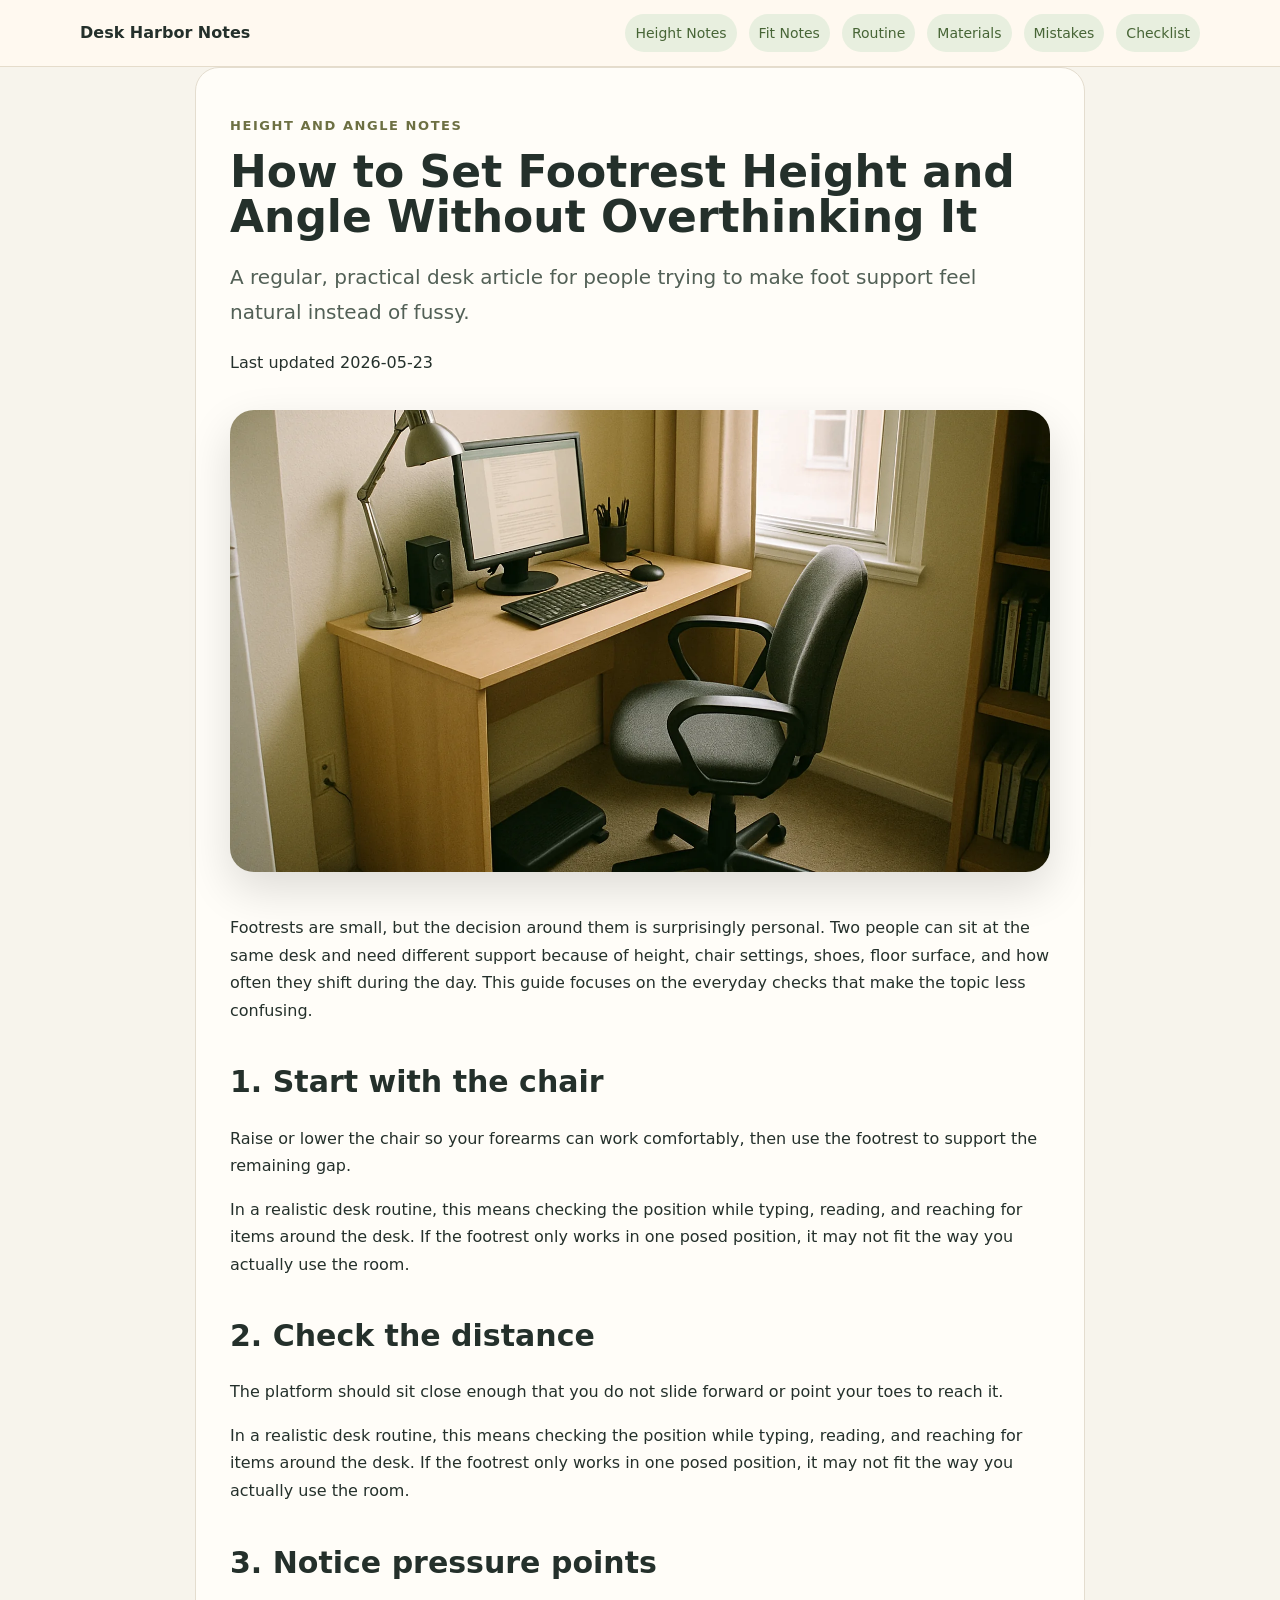
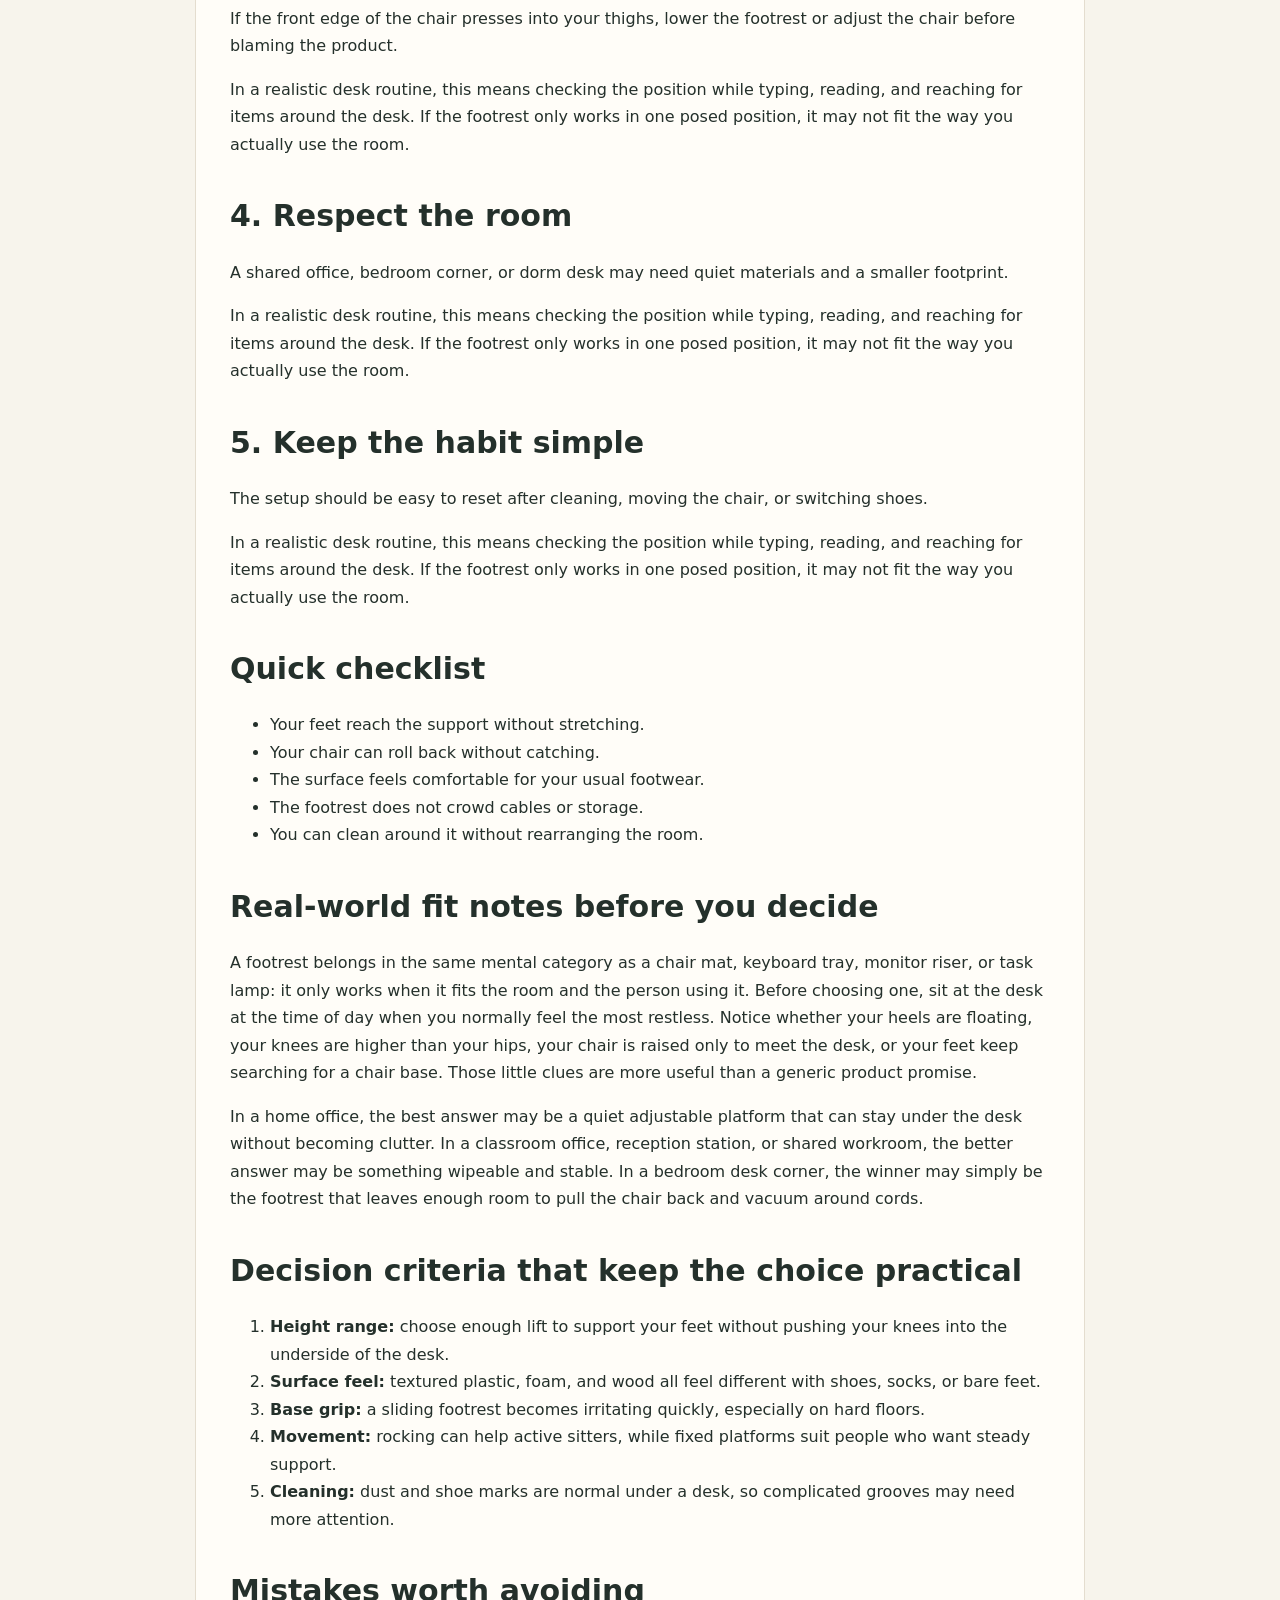
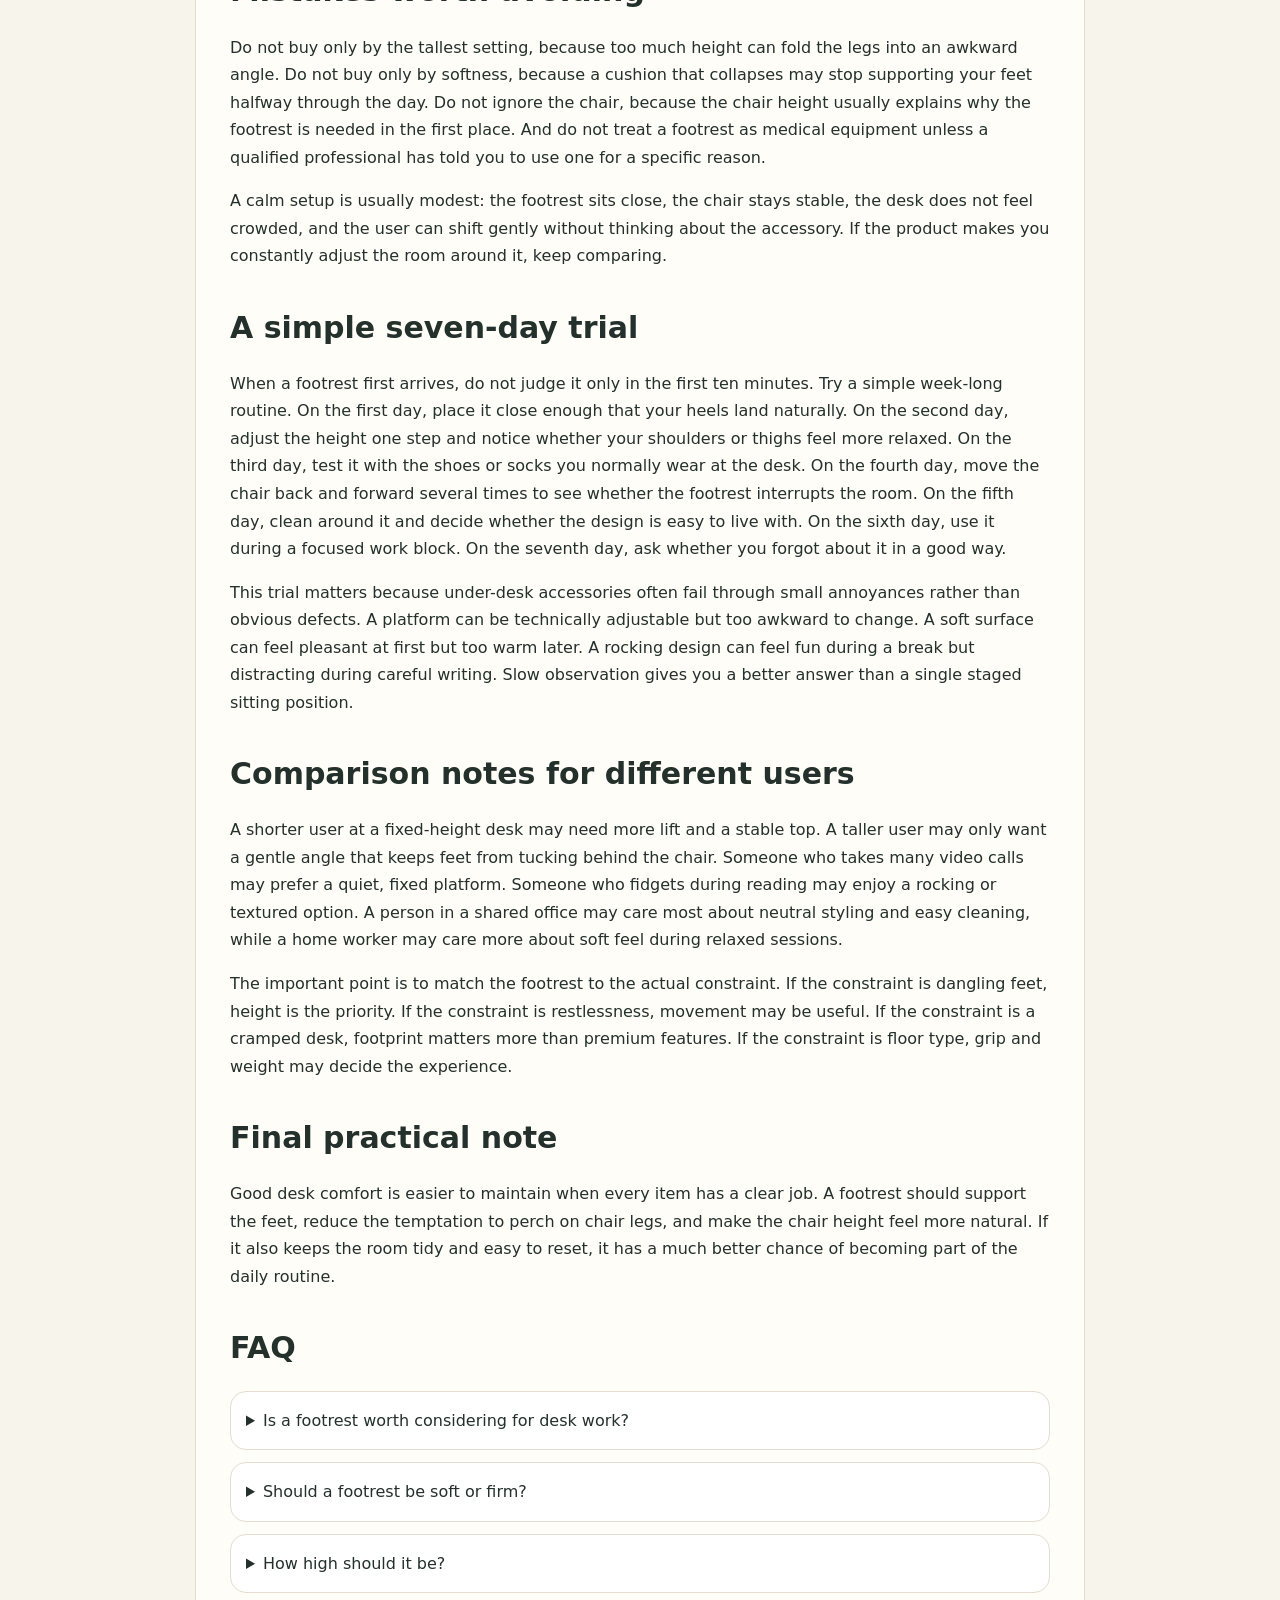
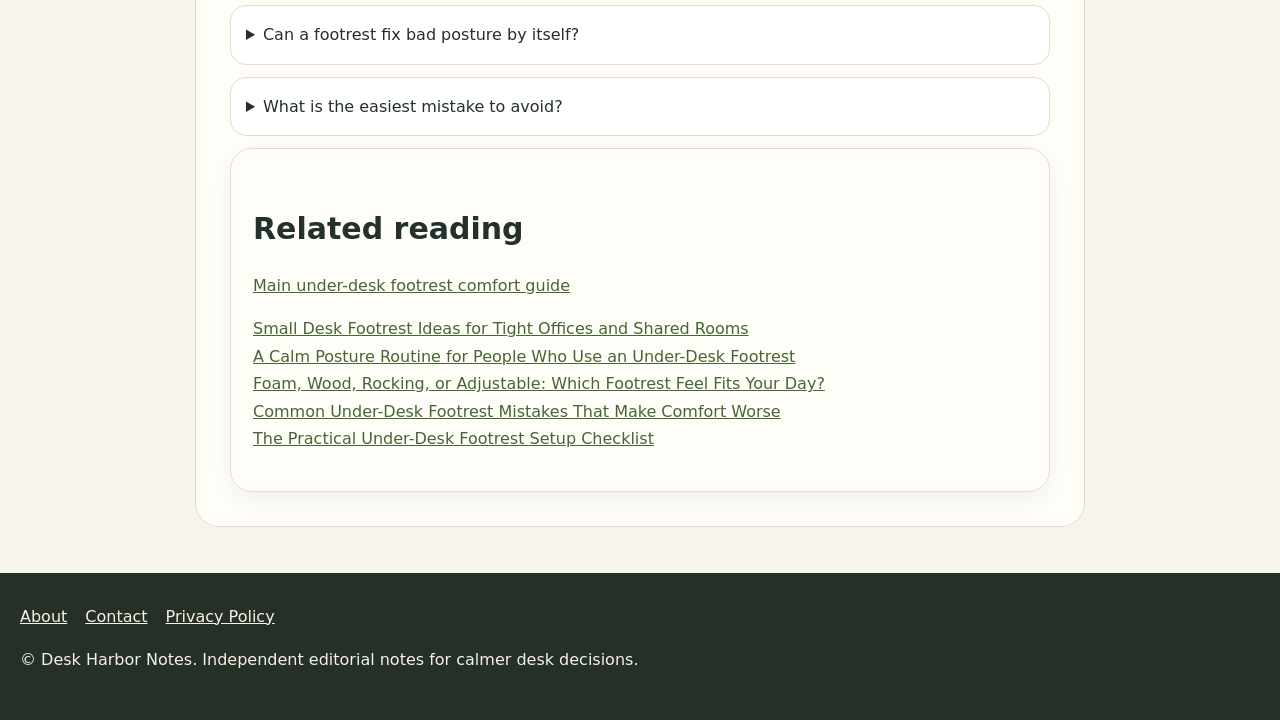
==== height-angle/index.html @ 227554c1 "Build footrest guide cluster" ====
<!doctype html><html lang="en"><head><meta charset="utf-8"><meta name="viewport" content="width=device-width,initial-scale=1"><title>How to Set Footrest Height and Angle Without Overthinking It</title><meta name="description" content="A simple practical article from Desk Harbor Notes on under-desk footrest setup details."><link rel="canonical" href="https://armaragex.github.io/ls-footrest-guide/height-angle/"><meta name="robots" content="index,follow,max-image-preview:large"><meta property="og:title" content="How to Set Footrest Height and Angle Without Overthinking It"><meta property="og:description" content="A simple practical article from Desk Harbor Notes on under-desk footrest setup details."><meta property="og:image" content="https://armaragex.github.io/ls-footrest-guide/assets/t2-1.webp"><meta property="og:type" content="article"><meta name="twitter:card" content="summary_large_image"><meta name="twitter:image" content="https://armaragex.github.io/ls-footrest-guide/assets/t2-1.webp"><link rel="stylesheet" href="../assets/style.css"><script type="application/ld+json">{"@context": "https://schema.org", "@graph": [{"@type": "Organization", "name": "Desk Harbor Notes", "url": "https://armaragex.github.io/ls-footrest-guide/"}, {"@type": "WebPage", "url": "https://armaragex.github.io/ls-footrest-guide/height-angle/", "name": "How to Set Footrest Height and Angle Without Overthinking It", "isPartOf": {"@type": "WebSite", "name": "Desk Harbor Notes", "url": "https://armaragex.github.io/ls-footrest-guide/"}}, {"@type": "Article", "headline": "How to Set Footrest Height and Angle Without Overthinking It", "dateModified": "2026-05-23", "author": {"@type": "Organization", "name": "Desk Harbor Notes"}, "publisher": {"@type": "Organization", "name": "Desk Harbor Notes"}, "image": "https://armaragex.github.io/ls-footrest-guide/assets/t2-1.webp"}, {"@type": "FAQPage", "mainEntity": [{"@type": "Question", "name": "Can I use this advice with any footrest?", "acceptedAnswer": {"@type": "Answer", "text": "Yes, the checks are general and should be adapted to the model instructions."}}, {"@type": "Question", "name": "What should I test first?", "acceptedAnswer": {"@type": "Answer", "text": "Begin with height and distance from the chair before worrying about material."}}, {"@type": "Question", "name": "How long should a setup trial take?", "acceptedAnswer": {"@type": "Answer", "text": "A few normal work sessions usually reveal whether the position is helping or annoying."}}, {"@type": "Question", "name": "Should the footrest move?", "acceptedAnswer": {"@type": "Answer", "text": "Only if movement helps you focus and does not make the platform unstable."}}, {"@type": "Question", "name": "What if my desk is very small?", "acceptedAnswer": {"@type": "Answer", "text": "Prioritize a low-profile shape and leave enough room for chair movement."}}]}]}</script></head><body><header><div class="bar"><a class="logo" href="../">Desk Harbor Notes</a><nav class="nav"><a href="../height-angle/">Height Notes</a><a href="../small-space/">Fit Notes</a><a href="../posture-routine/">Routine</a><a href="../material-feel/">Materials</a><a href="../mistakes/">Mistakes</a><a href="../setup-checklist/">Checklist</a></nav></div></header><main class="article"><p class="kicker">Height and angle notes</p><h1>How to Set Footrest Height and Angle Without Overthinking It</h1><p class="dek">A regular, practical desk article for people trying to make foot support feel natural instead of fussy.</p><p>Last updated 2026-05-23</p><img class="article-hero" src="../assets/t2-1.webp" alt="Realistic desk scene for height and angle notes"><p>Footrests are small, but the decision around them is surprisingly personal. Two people can sit at the same desk and need different support because of height, chair settings, shoes, floor surface, and how often they shift during the day. This guide focuses on the everyday checks that make the topic less confusing.</p><h2>1. Start with the chair</h2><p>Raise or lower the chair so your forearms can work comfortably, then use the footrest to support the remaining gap.</p><p>In a realistic desk routine, this means checking the position while typing, reading, and reaching for items around the desk. If the footrest only works in one posed position, it may not fit the way you actually use the room.</p><h2>2. Check the distance</h2><p>The platform should sit close enough that you do not slide forward or point your toes to reach it.</p><p>In a realistic desk routine, this means checking the position while typing, reading, and reaching for items around the desk. If the footrest only works in one posed position, it may not fit the way you actually use the room.</p><h2>3. Notice pressure points</h2><p>If the front edge of the chair presses into your thighs, lower the footrest or adjust the chair before blaming the product.</p><p>In a realistic desk routine, this means checking the position while typing, reading, and reaching for items around the desk. If the footrest only works in one posed position, it may not fit the way you actually use the room.</p><h2>4. Respect the room</h2><p>A shared office, bedroom corner, or dorm desk may need quiet materials and a smaller footprint.</p><p>In a realistic desk routine, this means checking the position while typing, reading, and reaching for items around the desk. If the footrest only works in one posed position, it may not fit the way you actually use the room.</p><h2>5. Keep the habit simple</h2><p>The setup should be easy to reset after cleaning, moving the chair, or switching shoes.</p><p>In a realistic desk routine, this means checking the position while typing, reading, and reaching for items around the desk. If the footrest only works in one posed position, it may not fit the way you actually use the room.</p><h2>Quick checklist</h2><ul><li>Your feet reach the support without stretching.</li><li>Your chair can roll back without catching.</li><li>The surface feels comfortable for your usual footwear.</li><li>The footrest does not crowd cables or storage.</li><li>You can clean around it without rearranging the room.</li></ul><section><h2>Real-world fit notes before you decide</h2><p>A footrest belongs in the same mental category as a chair mat, keyboard tray, monitor riser, or task lamp: it only works when it fits the room and the person using it. Before choosing one, sit at the desk at the time of day when you normally feel the most restless. Notice whether your heels are floating, your knees are higher than your hips, your chair is raised only to meet the desk, or your feet keep searching for a chair base. Those little clues are more useful than a generic product promise.</p><p>In a home office, the best answer may be a quiet adjustable platform that can stay under the desk without becoming clutter. In a classroom office, reception station, or shared workroom, the better answer may be something wipeable and stable. In a bedroom desk corner, the winner may simply be the footrest that leaves enough room to pull the chair back and vacuum around cords.</p></section><section><h2>Decision criteria that keep the choice practical</h2><ol><li><strong>Height range:</strong> choose enough lift to support your feet without pushing your knees into the underside of the desk.</li><li><strong>Surface feel:</strong> textured plastic, foam, and wood all feel different with shoes, socks, or bare feet.</li><li><strong>Base grip:</strong> a sliding footrest becomes irritating quickly, especially on hard floors.</li><li><strong>Movement:</strong> rocking can help active sitters, while fixed platforms suit people who want steady support.</li><li><strong>Cleaning:</strong> dust and shoe marks are normal under a desk, so complicated grooves may need more attention.</li></ol></section><section><h2>Mistakes worth avoiding</h2><p>Do not buy only by the tallest setting, because too much height can fold the legs into an awkward angle. Do not buy only by softness, because a cushion that collapses may stop supporting your feet halfway through the day. Do not ignore the chair, because the chair height usually explains why the footrest is needed in the first place. And do not treat a footrest as medical equipment unless a qualified professional has told you to use one for a specific reason.</p><p>A calm setup is usually modest: the footrest sits close, the chair stays stable, the desk does not feel crowded, and the user can shift gently without thinking about the accessory. If the product makes you constantly adjust the room around it, keep comparing.</p></section><section><h2>A simple seven-day trial</h2><p>When a footrest first arrives, do not judge it only in the first ten minutes. Try a simple week-long routine. On the first day, place it close enough that your heels land naturally. On the second day, adjust the height one step and notice whether your shoulders or thighs feel more relaxed. On the third day, test it with the shoes or socks you normally wear at the desk. On the fourth day, move the chair back and forward several times to see whether the footrest interrupts the room. On the fifth day, clean around it and decide whether the design is easy to live with. On the sixth day, use it during a focused work block. On the seventh day, ask whether you forgot about it in a good way.</p><p>This trial matters because under-desk accessories often fail through small annoyances rather than obvious defects. A platform can be technically adjustable but too awkward to change. A soft surface can feel pleasant at first but too warm later. A rocking design can feel fun during a break but distracting during careful writing. Slow observation gives you a better answer than a single staged sitting position.</p></section><section><h2>Comparison notes for different users</h2><p>A shorter user at a fixed-height desk may need more lift and a stable top. A taller user may only want a gentle angle that keeps feet from tucking behind the chair. Someone who takes many video calls may prefer a quiet, fixed platform. Someone who fidgets during reading may enjoy a rocking or textured option. A person in a shared office may care most about neutral styling and easy cleaning, while a home worker may care more about soft feel during relaxed sessions.</p><p>The important point is to match the footrest to the actual constraint. If the constraint is dangling feet, height is the priority. If the constraint is restlessness, movement may be useful. If the constraint is a cramped desk, footprint matters more than premium features. If the constraint is floor type, grip and weight may decide the experience.</p></section><section><h2>Final practical note</h2><p>Good desk comfort is easier to maintain when every item has a clear job. A footrest should support the feet, reduce the temptation to perch on chair legs, and make the chair height feel more natural. If it also keeps the room tidy and easy to reset, it has a much better chance of becoming part of the daily routine.</p></section><section class="faq"><h2>FAQ</h2><details><summary>Is a footrest worth considering for desk work?</summary><p>It can be useful when your feet do not rest flat or when your chair and desk height do not match cleanly.</p></details><details><summary>Should a footrest be soft or firm?</summary><p>Choose by task: firm support feels stable for typing, while softer foam can be pleasant for short relaxed sessions.</p></details><details><summary>How high should it be?</summary><p>Start low, then raise it only until your thighs feel supported and your shoulders can stay relaxed.</p></details><details><summary>Can a footrest fix bad posture by itself?</summary><p>No. It is one part of the setup; chair height, monitor position, breaks, and habits still matter.</p></details><details><summary>What is the easiest mistake to avoid?</summary><p>Do not place the footrest so far away that you have to reach with your toes or slide forward in the chair.</p></details></section><section class="card"><h2>Related reading</h2><p><a href="../">Main under-desk footrest comfort guide</a></p><p><a href="../small-space/">Small Desk Footrest Ideas for Tight Offices and Shared Rooms</a><br><a href="../posture-routine/">A Calm Posture Routine for People Who Use an Under-Desk Footrest</a><br><a href="../material-feel/">Foam, Wood, Rocking, or Adjustable: Which Footrest Feel Fits Your Day?</a><br><a href="../mistakes/">Common Under-Desk Footrest Mistakes That Make Comfort Worse</a><br><a href="../setup-checklist/">The Practical Under-Desk Footrest Setup Checklist</a><br></p></section></main><footer><div><a href="../about.html">About</a><a href="../contact.html">Contact</a><a href="../privacy-policy.html">Privacy Policy</a></div><p>© Desk Harbor Notes. Independent editorial notes for calmer desk decisions.</p></footer></body></html>
---- assets/style.css ----
body{margin:0;font-family:Inter,system-ui,Segoe UI,sans-serif;color:#24302b;background:#f7f4ec;line-height:1.72}a{color:#476536}header{position:sticky;top:0;background:#fffaf0e8;backdrop-filter:blur(8px);border-bottom:1px solid #e5dccb;z-index:2}.bar{max-width:1120px;margin:auto;display:flex;gap:24px;align-items:center;justify-content:space-between;padding:14px 20px}.logo{font-weight:800;text-decoration:none;color:#24302b}.nav{display:flex;gap:12px;flex-wrap:wrap;justify-content:flex-end}.nav a{font-size:14px;text-decoration:none;padding:7px 10px;border-radius:999px;background:#e8efdf}main{max-width:1060px;margin:auto;padding:34px 20px}.hero{display:grid;grid-template-columns:1fr 1fr;gap:30px;align-items:center}.hero img,.article-hero{width:100%;border-radius:24px;max-height:520px;object-fit:cover;box-shadow:0 18px 45px #0002}.kicker{color:#6d7043;text-transform:uppercase;letter-spacing:.12em;font-weight:800;font-size:13px}h1{font-size:clamp(36px,6vw,68px);line-height:1.02;margin:10px 0}h2{font-size:30px;margin-top:40px;line-height:1.18}.dek{font-size:20px;color:#526056}.grid{display:grid;grid-template-columns:repeat(3,1fr);gap:16px}.card,.note,.trust-card{background:#fffdf8;border:1px solid #e4ddcf;border-radius:22px;padding:22px;box-shadow:0 8px 24px #0000000d}.split{display:grid;grid-template-columns:.9fr 1.1fr;gap:22px;margin:28px 0}.strip{display:flex;gap:12px;flex-wrap:wrap}.pill{background:#e0ebd4;border-radius:16px;padding:14px 16px;font-weight:700}.quote{font-size:24px;border-left:6px solid #839b5c;padding-left:22px;color:#3d4f37}.article{max-width:820px;background:#fffdf8;padding:34px;border-radius:24px;border:1px solid #e4ddcf}.article h1{font-size:44px}.article-hero{margin:18px 0}.faq details{background:#fff;border:1px solid #e4ddcf;border-radius:16px;padding:15px;margin:12px 0}footer{margin-top:46px;padding:30px 20px;background:#253026;color:#f5f1e8}footer a{color:#f5f1e8;margin-right:18px}.trust{display:grid;grid-template-columns:310px 1fr;gap:24px}.side{background:#2f4631;color:white;border-radius:28px;padding:28px;position:sticky;top:82px;align-self:start}@media(max-width:820px){.hero,.split,.grid,.trust{grid-template-columns:1fr}.nav{justify-content:flex-start}.bar{display:block}}
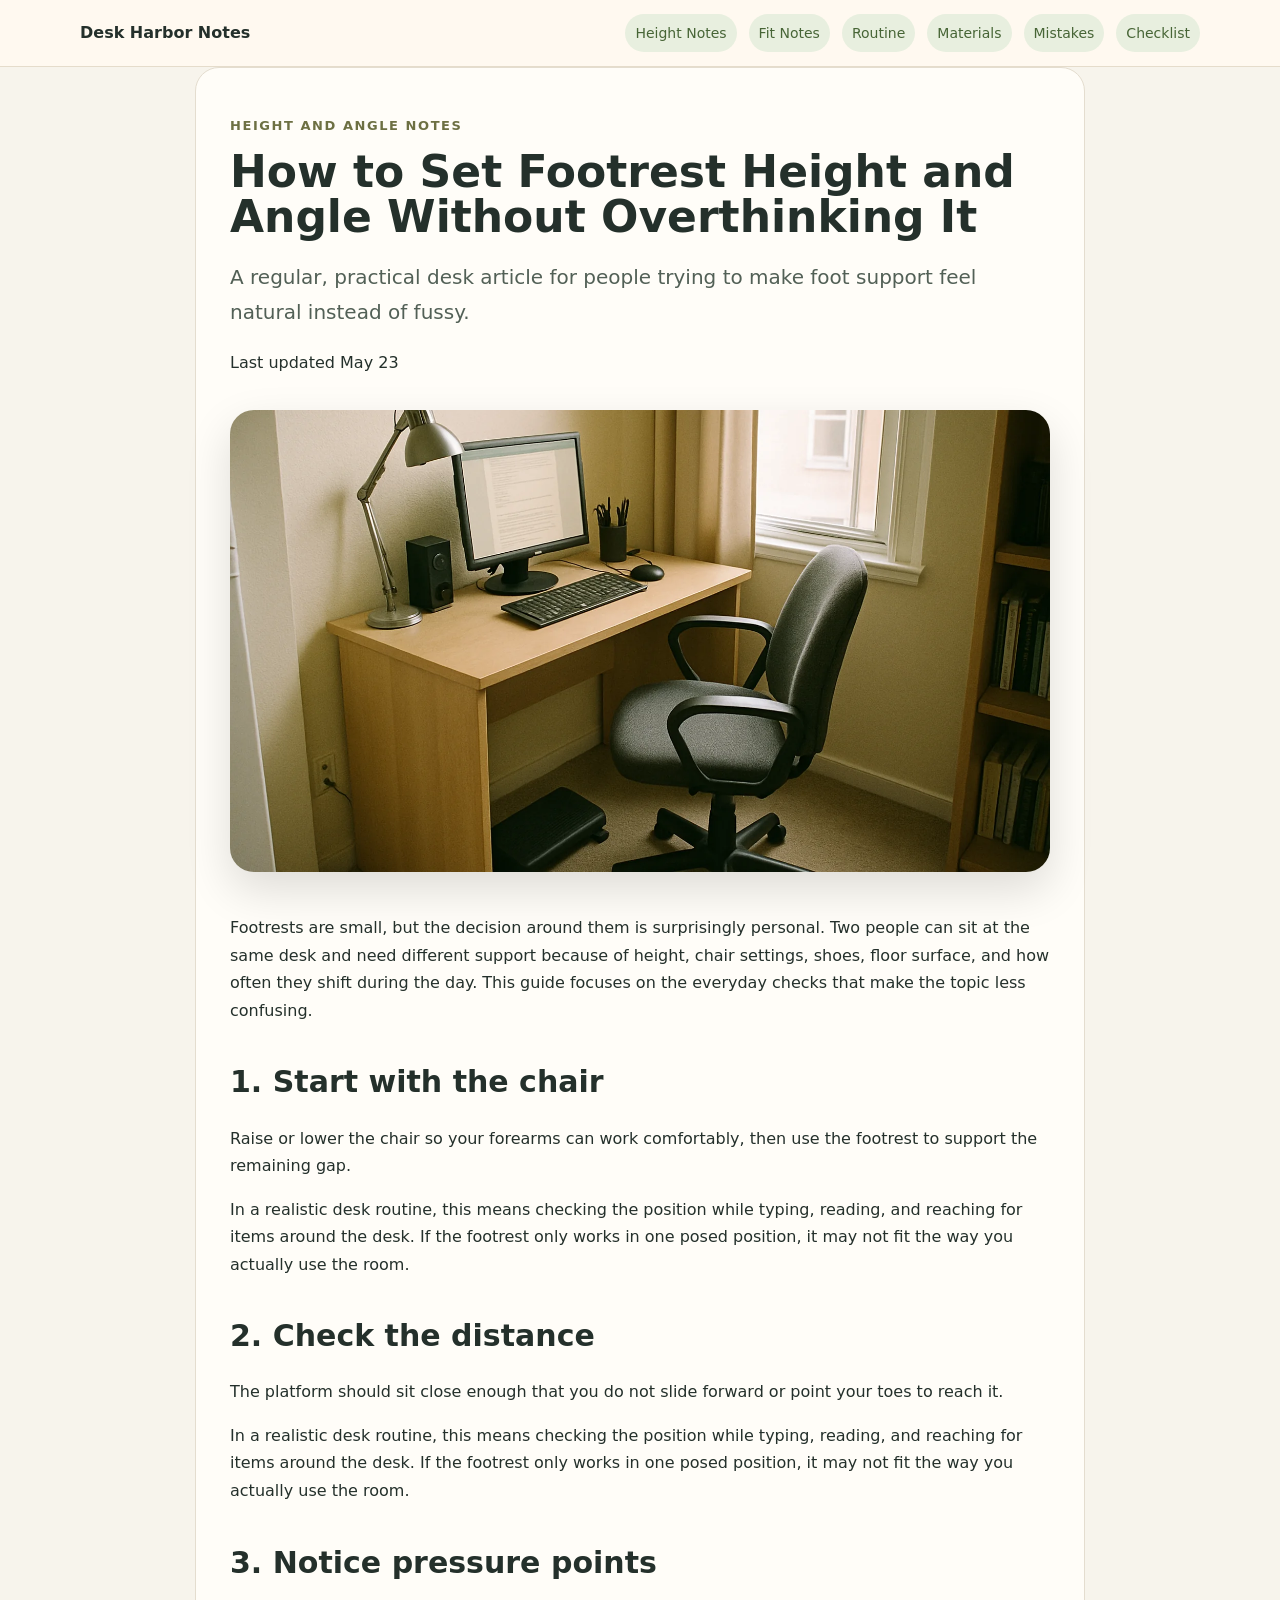
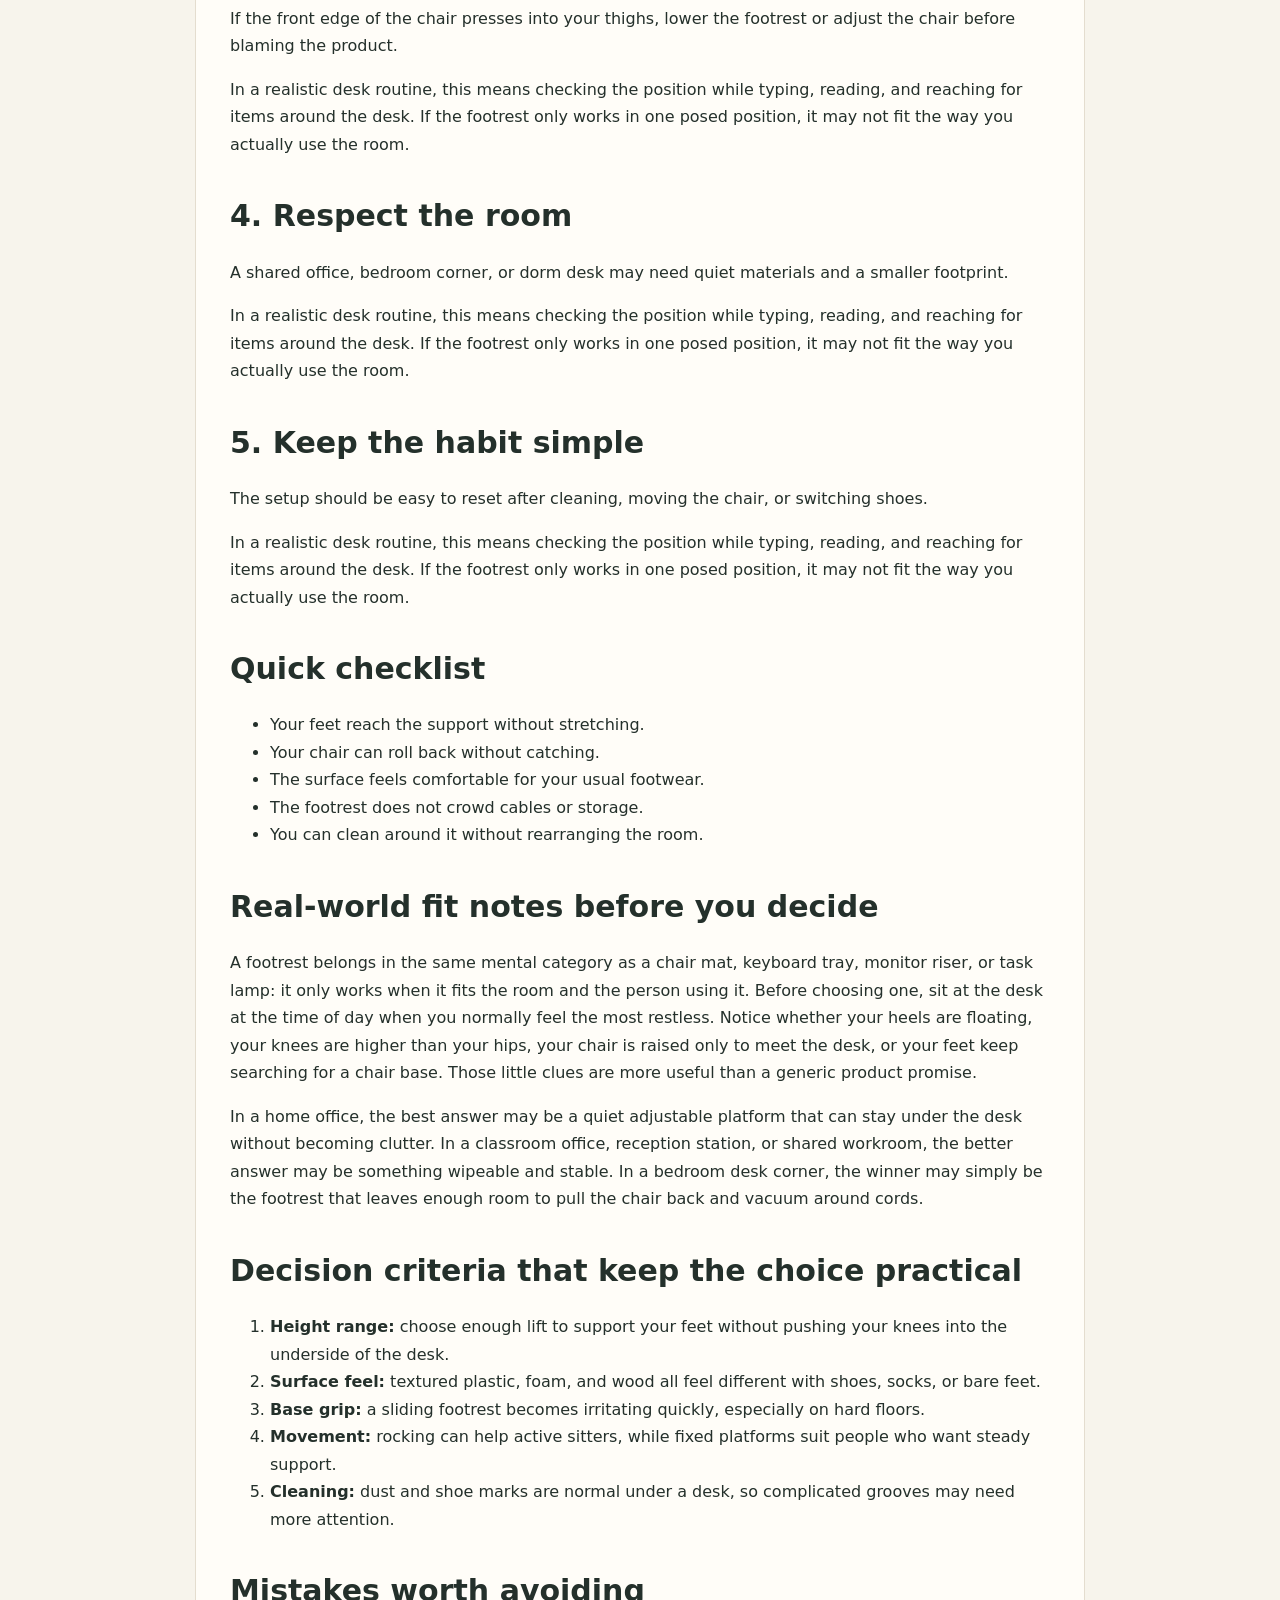
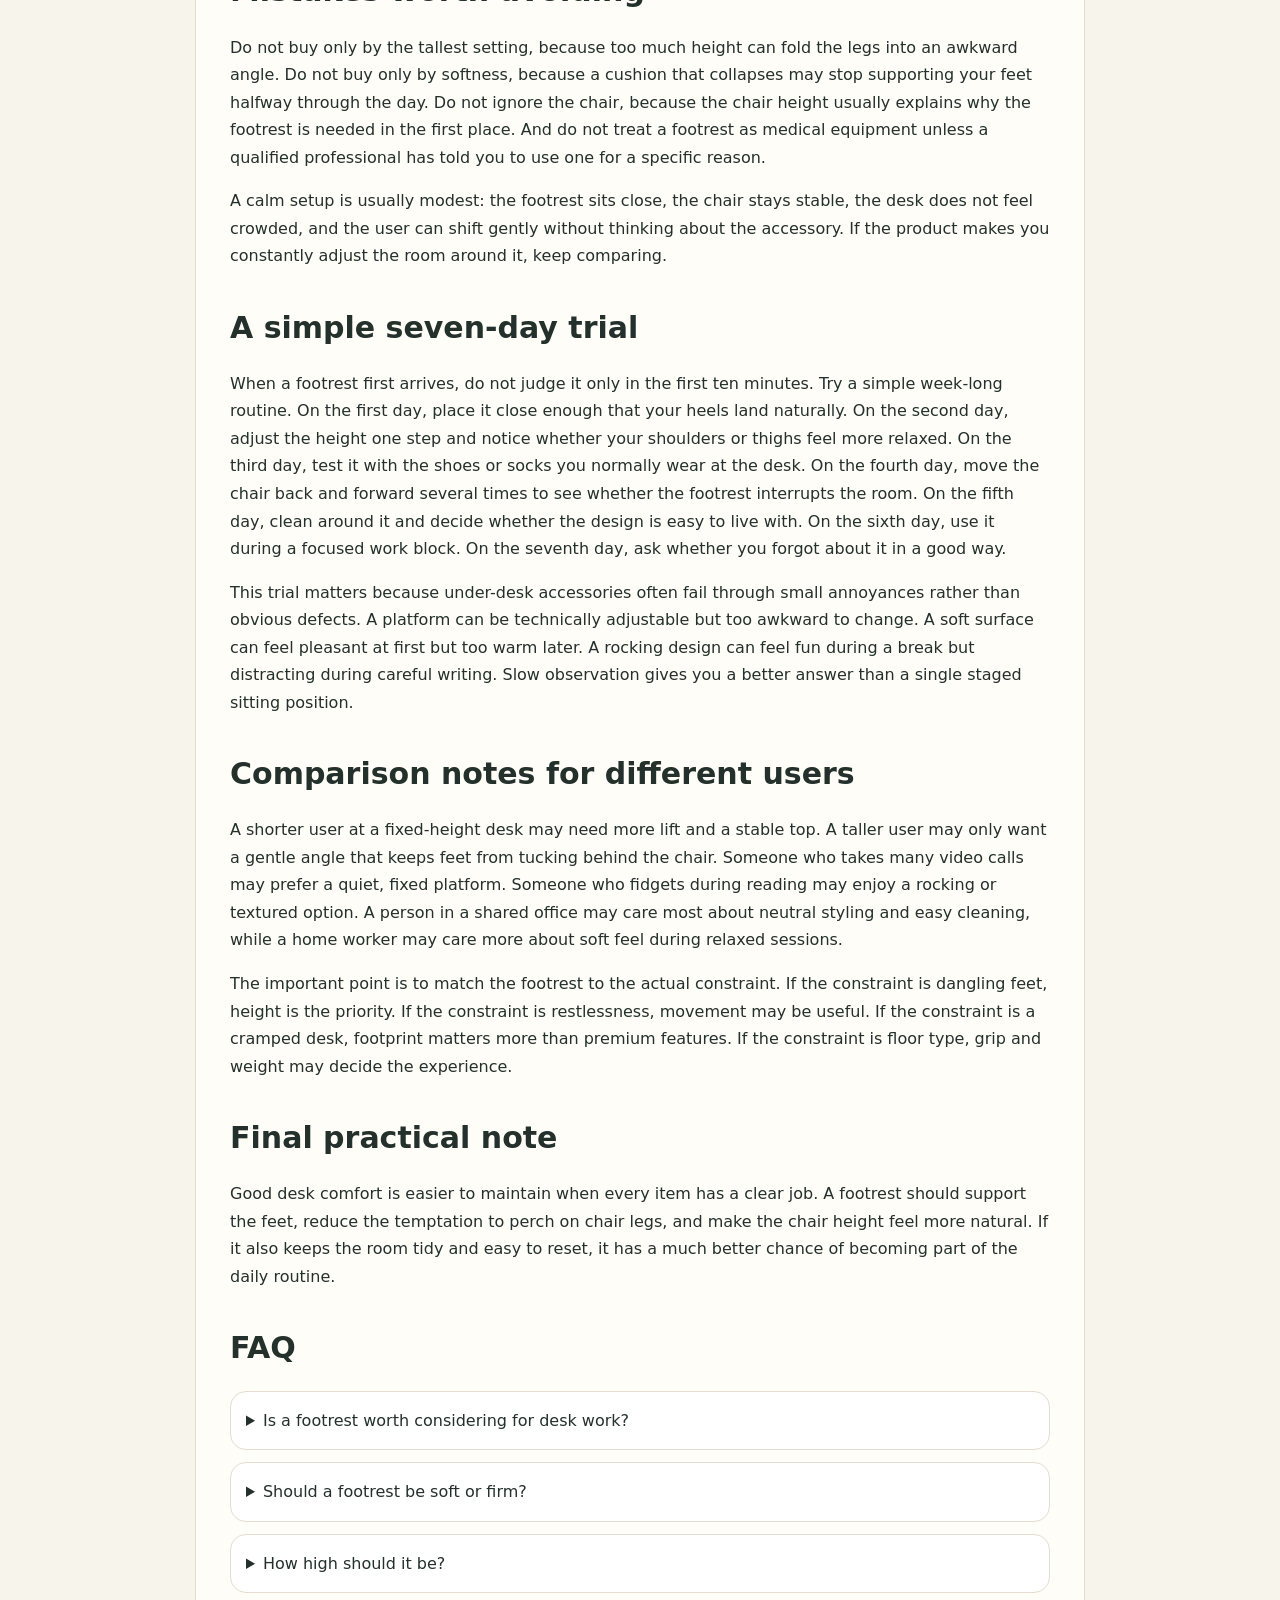
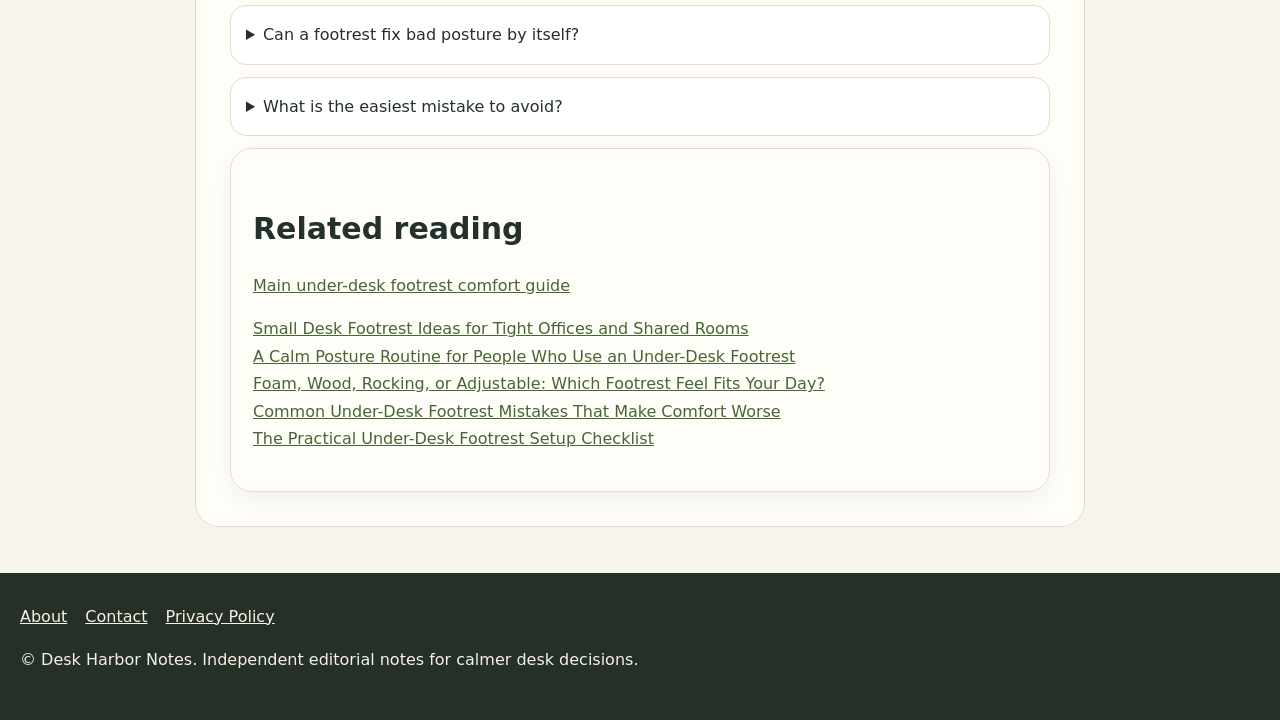
==== commit 4f8de4b0: "Remove visible year mentions" ====
--- a/height-angle/index.html
+++ b/height-angle/index.html
@@ -1 +1 @@
-<!doctype html><html lang="en"><head><meta charset="utf-8"><meta name="viewport" content="width=device-width,initial-scale=1"><title>How to Set Footrest Height and Angle Without Overthinking It</title><meta name="description" content="A simple practical article from Desk Harbor Notes on under-desk footrest setup details."><link rel="canonical" href="https://armaragex.github.io/ls-footrest-guide/height-angle/"><meta name="robots" content="index,follow,max-image-preview:large"><meta property="og:title" content="How to Set Footrest Height and Angle Without Overthinking It"><meta property="og:description" content="A simple practical article from Desk Harbor Notes on under-desk footrest setup details."><meta property="og:image" content="https://armaragex.github.io/ls-footrest-guide/assets/t2-1.webp"><meta property="og:type" content="article"><meta name="twitter:card" content="summary_large_image"><meta name="twitter:image" content="https://armaragex.github.io/ls-footrest-guide/assets/t2-1.webp"><link rel="stylesheet" href="../assets/style.css"><script type="application/ld+json">{"@context": "https://schema.org", "@graph": [{"@type": "Organization", "name": "Desk Harbor Notes", "url": "https://armaragex.github.io/ls-footrest-guide/"}, {"@type": "WebPage", "url": "https://armaragex.github.io/ls-footrest-guide/height-angle/", "name": "How to Set Footrest Height and Angle Without Overthinking It", "isPartOf": {"@type": "WebSite", "name": "Desk Harbor Notes", "url": "https://armaragex.github.io/ls-footrest-guide/"}}, {"@type": "Article", "headline": "How to Set Footrest Height and Angle Without Overthinking It", "dateModified": "2026-05-23", "author": {"@type": "Organization", "name": "Desk Harbor Notes"}, "publisher": {"@type": "Organization", "name": "Desk Harbor Notes"}, "image": "https://armaragex.github.io/ls-footrest-guide/assets/t2-1.webp"}, {"@type": "FAQPage", "mainEntity": [{"@type": "Question", "name": "Can I use this advice with any footrest?", "acceptedAnswer": {"@type": "Answer", "text": "Yes, the checks are general and should be adapted to the model instructions."}}, {"@type": "Question", "name": "What should I test first?", "acceptedAnswer": {"@type": "Answer", "text": "Begin with height and distance from the chair before worrying about material."}}, {"@type": "Question", "name": "How long should a setup trial take?", "acceptedAnswer": {"@type": "Answer", "text": "A few normal work sessions usually reveal whether the position is helping or annoying."}}, {"@type": "Question", "name": "Should the footrest move?", "acceptedAnswer": {"@type": "Answer", "text": "Only if movement helps you focus and does not make the platform unstable."}}, {"@type": "Question", "name": "What if my desk is very small?", "acceptedAnswer": {"@type": "Answer", "text": "Prioritize a low-profile shape and leave enough room for chair movement."}}]}]}</script></head><body><header><div class="bar"><a class="logo" href="../">Desk Harbor Notes</a><nav class="nav"><a href="../height-angle/">Height Notes</a><a href="../small-space/">Fit Notes</a><a href="../posture-routine/">Routine</a><a href="../material-feel/">Materials</a><a href="../mistakes/">Mistakes</a><a href="../setup-checklist/">Checklist</a></nav></div></header><main class="article"><p class="kicker">Height and angle notes</p><h1>How to Set Footrest Height and Angle Without Overthinking It</h1><p class="dek">A regular, practical desk article for people trying to make foot support feel natural instead of fussy.</p><p>Last updated 2026-05-23</p><img class="article-hero" src="../assets/t2-1.webp" alt="Realistic desk scene for height and angle notes"><p>Footrests are small, but the decision around them is surprisingly personal. Two people can sit at the same desk and need different support because of height, chair settings, shoes, floor surface, and how often they shift during the day. This guide focuses on the everyday checks that make the topic less confusing.</p><h2>1. Start with the chair</h2><p>Raise or lower the chair so your forearms can work comfortably, then use the footrest to support the remaining gap.</p><p>In a realistic desk routine, this means checking the position while typing, reading, and reaching for items around the desk. If the footrest only works in one posed position, it may not fit the way you actually use the room.</p><h2>2. Check the distance</h2><p>The platform should sit close enough that you do not slide forward or point your toes to reach it.</p><p>In a realistic desk routine, this means checking the position while typing, reading, and reaching for items around the desk. If the footrest only works in one posed position, it may not fit the way you actually use the room.</p><h2>3. Notice pressure points</h2><p>If the front edge of the chair presses into your thighs, lower the footrest or adjust the chair before blaming the product.</p><p>In a realistic desk routine, this means checking the position while typing, reading, and reaching for items around the desk. If the footrest only works in one posed position, it may not fit the way you actually use the room.</p><h2>4. Respect the room</h2><p>A shared office, bedroom corner, or dorm desk may need quiet materials and a smaller footprint.</p><p>In a realistic desk routine, this means checking the position while typing, reading, and reaching for items around the desk. If the footrest only works in one posed position, it may not fit the way you actually use the room.</p><h2>5. Keep the habit simple</h2><p>The setup should be easy to reset after cleaning, moving the chair, or switching shoes.</p><p>In a realistic desk routine, this means checking the position while typing, reading, and reaching for items around the desk. If the footrest only works in one posed position, it may not fit the way you actually use the room.</p><h2>Quick checklist</h2><ul><li>Your feet reach the support without stretching.</li><li>Your chair can roll back without catching.</li><li>The surface feels comfortable for your usual footwear.</li><li>The footrest does not crowd cables or storage.</li><li>You can clean around it without rearranging the room.</li></ul><section><h2>Real-world fit notes before you decide</h2><p>A footrest belongs in the same mental category as a chair mat, keyboard tray, monitor riser, or task lamp: it only works when it fits the room and the person using it. Before choosing one, sit at the desk at the time of day when you normally feel the most restless. Notice whether your heels are floating, your knees are higher than your hips, your chair is raised only to meet the desk, or your feet keep searching for a chair base. Those little clues are more useful than a generic product promise.</p><p>In a home office, the best answer may be a quiet adjustable platform that can stay under the desk without becoming clutter. In a classroom office, reception station, or shared workroom, the better answer may be something wipeable and stable. In a bedroom desk corner, the winner may simply be the footrest that leaves enough room to pull the chair back and vacuum around cords.</p></section><section><h2>Decision criteria that keep the choice practical</h2><ol><li><strong>Height range:</strong> choose enough lift to support your feet without pushing your knees into the underside of the desk.</li><li><strong>Surface feel:</strong> textured plastic, foam, and wood all feel different with shoes, socks, or bare feet.</li><li><strong>Base grip:</strong> a sliding footrest becomes irritating quickly, especially on hard floors.</li><li><strong>Movement:</strong> rocking can help active sitters, while fixed platforms suit people who want steady support.</li><li><strong>Cleaning:</strong> dust and shoe marks are normal under a desk, so complicated grooves may need more attention.</li></ol></section><section><h2>Mistakes worth avoiding</h2><p>Do not buy only by the tallest setting, because too much height can fold the legs into an awkward angle. Do not buy only by softness, because a cushion that collapses may stop supporting your feet halfway through the day. Do not ignore the chair, because the chair height usually explains why the footrest is needed in the first place. And do not treat a footrest as medical equipment unless a qualified professional has told you to use one for a specific reason.</p><p>A calm setup is usually modest: the footrest sits close, the chair stays stable, the desk does not feel crowded, and the user can shift gently without thinking about the accessory. If the product makes you constantly adjust the room around it, keep comparing.</p></section><section><h2>A simple seven-day trial</h2><p>When a footrest first arrives, do not judge it only in the first ten minutes. Try a simple week-long routine. On the first day, place it close enough that your heels land naturally. On the second day, adjust the height one step and notice whether your shoulders or thighs feel more relaxed. On the third day, test it with the shoes or socks you normally wear at the desk. On the fourth day, move the chair back and forward several times to see whether the footrest interrupts the room. On the fifth day, clean around it and decide whether the design is easy to live with. On the sixth day, use it during a focused work block. On the seventh day, ask whether you forgot about it in a good way.</p><p>This trial matters because under-desk accessories often fail through small annoyances rather than obvious defects. A platform can be technically adjustable but too awkward to change. A soft surface can feel pleasant at first but too warm later. A rocking design can feel fun during a break but distracting during careful writing. Slow observation gives you a better answer than a single staged sitting position.</p></section><section><h2>Comparison notes for different users</h2><p>A shorter user at a fixed-height desk may need more lift and a stable top. A taller user may only want a gentle angle that keeps feet from tucking behind the chair. Someone who takes many video calls may prefer a quiet, fixed platform. Someone who fidgets during reading may enjoy a rocking or textured option. A person in a shared office may care most about neutral styling and easy cleaning, while a home worker may care more about soft feel during relaxed sessions.</p><p>The important point is to match the footrest to the actual constraint. If the constraint is dangling feet, height is the priority. If the constraint is restlessness, movement may be useful. If the constraint is a cramped desk, footprint matters more than premium features. If the constraint is floor type, grip and weight may decide the experience.</p></section><section><h2>Final practical note</h2><p>Good desk comfort is easier to maintain when every item has a clear job. A footrest should support the feet, reduce the temptation to perch on chair legs, and make the chair height feel more natural. If it also keeps the room tidy and easy to reset, it has a much better chance of becoming part of the daily routine.</p></section><section class="faq"><h2>FAQ</h2><details><summary>Is a footrest worth considering for desk work?</summary><p>It can be useful when your feet do not rest flat or when your chair and desk height do not match cleanly.</p></details><details><summary>Should a footrest be soft or firm?</summary><p>Choose by task: firm support feels stable for typing, while softer foam can be pleasant for short relaxed sessions.</p></details><details><summary>How high should it be?</summary><p>Start low, then raise it only until your thighs feel supported and your shoulders can stay relaxed.</p></details><details><summary>Can a footrest fix bad posture by itself?</summary><p>No. It is one part of the setup; chair height, monitor position, breaks, and habits still matter.</p></details><details><summary>What is the easiest mistake to avoid?</summary><p>Do not place the footrest so far away that you have to reach with your toes or slide forward in the chair.</p></details></section><section class="card"><h2>Related reading</h2><p><a href="../">Main under-desk footrest comfort guide</a></p><p><a href="../small-space/">Small Desk Footrest Ideas for Tight Offices and Shared Rooms</a><br><a href="../posture-routine/">A Calm Posture Routine for People Who Use an Under-Desk Footrest</a><br><a href="../material-feel/">Foam, Wood, Rocking, or Adjustable: Which Footrest Feel Fits Your Day?</a><br><a href="../mistakes/">Common Under-Desk Footrest Mistakes That Make Comfort Worse</a><br><a href="../setup-checklist/">The Practical Under-Desk Footrest Setup Checklist</a><br></p></section></main><footer><div><a href="../about.html">About</a><a href="../contact.html">Contact</a><a href="../privacy-policy.html">Privacy Policy</a></div><p>© Desk Harbor Notes. Independent editorial notes for calmer desk decisions.</p></footer></body></html>+<!doctype html><html lang="en"><head><meta charset="utf-8"><meta name="viewport" content="width=device-width,initial-scale=1"><title>How to Set Footrest Height and Angle Without Overthinking It</title><meta name="description" content="A simple practical article from Desk Harbor Notes on under-desk footrest setup details."><link rel="canonical" href="https://armaragex.github.io/ls-footrest-guide/height-angle/"><meta name="robots" content="index,follow,max-image-preview:large"><meta property="og:title" content="How to Set Footrest Height and Angle Without Overthinking It"><meta property="og:description" content="A simple practical article from Desk Harbor Notes on under-desk footrest setup details."><meta property="og:image" content="https://armaragex.github.io/ls-footrest-guide/assets/t2-1.webp"><meta property="og:type" content="article"><meta name="twitter:card" content="summary_large_image"><meta name="twitter:image" content="https://armaragex.github.io/ls-footrest-guide/assets/t2-1.webp"><link rel="stylesheet" href="../assets/style.css"><script type="application/ld+json">{"@context": "https://schema.org", "@graph": [{"@type": "Organization", "name": "Desk Harbor Notes", "url": "https://armaragex.github.io/ls-footrest-guide/"}, {"@type": "WebPage", "url": "https://armaragex.github.io/ls-footrest-guide/height-angle/", "name": "How to Set Footrest Height and Angle Without Overthinking It", "isPartOf": {"@type": "WebSite", "name": "Desk Harbor Notes", "url": "https://armaragex.github.io/ls-footrest-guide/"}}, {"@type": "Article", "headline": "How to Set Footrest Height and Angle Without Overthinking It", "dateModified": "2026-05-23", "author": {"@type": "Organization", "name": "Desk Harbor Notes"}, "publisher": {"@type": "Organization", "name": "Desk Harbor Notes"}, "image": "https://armaragex.github.io/ls-footrest-guide/assets/t2-1.webp"}, {"@type": "FAQPage", "mainEntity": [{"@type": "Question", "name": "Can I use this advice with any footrest?", "acceptedAnswer": {"@type": "Answer", "text": "Yes, the checks are general and should be adapted to the model instructions."}}, {"@type": "Question", "name": "What should I test first?", "acceptedAnswer": {"@type": "Answer", "text": "Begin with height and distance from the chair before worrying about material."}}, {"@type": "Question", "name": "How long should a setup trial take?", "acceptedAnswer": {"@type": "Answer", "text": "A few normal work sessions usually reveal whether the position is helping or annoying."}}, {"@type": "Question", "name": "Should the footrest move?", "acceptedAnswer": {"@type": "Answer", "text": "Only if movement helps you focus and does not make the platform unstable."}}, {"@type": "Question", "name": "What if my desk is very small?", "acceptedAnswer": {"@type": "Answer", "text": "Prioritize a low-profile shape and leave enough room for chair movement."}}]}]}</script></head><body><header><div class="bar"><a class="logo" href="../">Desk Harbor Notes</a><nav class="nav"><a href="../height-angle/">Height Notes</a><a href="../small-space/">Fit Notes</a><a href="../posture-routine/">Routine</a><a href="../material-feel/">Materials</a><a href="../mistakes/">Mistakes</a><a href="../setup-checklist/">Checklist</a></nav></div></header><main class="article"><p class="kicker">Height and angle notes</p><h1>How to Set Footrest Height and Angle Without Overthinking It</h1><p class="dek">A regular, practical desk article for people trying to make foot support feel natural instead of fussy.</p><p>Last updated May 23</p><img class="article-hero" src="../assets/t2-1.webp" alt="Realistic desk scene for height and angle notes"><p>Footrests are small, but the decision around them is surprisingly personal. Two people can sit at the same desk and need different support because of height, chair settings, shoes, floor surface, and how often they shift during the day. This guide focuses on the everyday checks that make the topic less confusing.</p><h2>1. Start with the chair</h2><p>Raise or lower the chair so your forearms can work comfortably, then use the footrest to support the remaining gap.</p><p>In a realistic desk routine, this means checking the position while typing, reading, and reaching for items around the desk. If the footrest only works in one posed position, it may not fit the way you actually use the room.</p><h2>2. Check the distance</h2><p>The platform should sit close enough that you do not slide forward or point your toes to reach it.</p><p>In a realistic desk routine, this means checking the position while typing, reading, and reaching for items around the desk. If the footrest only works in one posed position, it may not fit the way you actually use the room.</p><h2>3. Notice pressure points</h2><p>If the front edge of the chair presses into your thighs, lower the footrest or adjust the chair before blaming the product.</p><p>In a realistic desk routine, this means checking the position while typing, reading, and reaching for items around the desk. If the footrest only works in one posed position, it may not fit the way you actually use the room.</p><h2>4. Respect the room</h2><p>A shared office, bedroom corner, or dorm desk may need quiet materials and a smaller footprint.</p><p>In a realistic desk routine, this means checking the position while typing, reading, and reaching for items around the desk. If the footrest only works in one posed position, it may not fit the way you actually use the room.</p><h2>5. Keep the habit simple</h2><p>The setup should be easy to reset after cleaning, moving the chair, or switching shoes.</p><p>In a realistic desk routine, this means checking the position while typing, reading, and reaching for items around the desk. If the footrest only works in one posed position, it may not fit the way you actually use the room.</p><h2>Quick checklist</h2><ul><li>Your feet reach the support without stretching.</li><li>Your chair can roll back without catching.</li><li>The surface feels comfortable for your usual footwear.</li><li>The footrest does not crowd cables or storage.</li><li>You can clean around it without rearranging the room.</li></ul><section><h2>Real-world fit notes before you decide</h2><p>A footrest belongs in the same mental category as a chair mat, keyboard tray, monitor riser, or task lamp: it only works when it fits the room and the person using it. Before choosing one, sit at the desk at the time of day when you normally feel the most restless. Notice whether your heels are floating, your knees are higher than your hips, your chair is raised only to meet the desk, or your feet keep searching for a chair base. Those little clues are more useful than a generic product promise.</p><p>In a home office, the best answer may be a quiet adjustable platform that can stay under the desk without becoming clutter. In a classroom office, reception station, or shared workroom, the better answer may be something wipeable and stable. In a bedroom desk corner, the winner may simply be the footrest that leaves enough room to pull the chair back and vacuum around cords.</p></section><section><h2>Decision criteria that keep the choice practical</h2><ol><li><strong>Height range:</strong> choose enough lift to support your feet without pushing your knees into the underside of the desk.</li><li><strong>Surface feel:</strong> textured plastic, foam, and wood all feel different with shoes, socks, or bare feet.</li><li><strong>Base grip:</strong> a sliding footrest becomes irritating quickly, especially on hard floors.</li><li><strong>Movement:</strong> rocking can help active sitters, while fixed platforms suit people who want steady support.</li><li><strong>Cleaning:</strong> dust and shoe marks are normal under a desk, so complicated grooves may need more attention.</li></ol></section><section><h2>Mistakes worth avoiding</h2><p>Do not buy only by the tallest setting, because too much height can fold the legs into an awkward angle. Do not buy only by softness, because a cushion that collapses may stop supporting your feet halfway through the day. Do not ignore the chair, because the chair height usually explains why the footrest is needed in the first place. And do not treat a footrest as medical equipment unless a qualified professional has told you to use one for a specific reason.</p><p>A calm setup is usually modest: the footrest sits close, the chair stays stable, the desk does not feel crowded, and the user can shift gently without thinking about the accessory. If the product makes you constantly adjust the room around it, keep comparing.</p></section><section><h2>A simple seven-day trial</h2><p>When a footrest first arrives, do not judge it only in the first ten minutes. Try a simple week-long routine. On the first day, place it close enough that your heels land naturally. On the second day, adjust the height one step and notice whether your shoulders or thighs feel more relaxed. On the third day, test it with the shoes or socks you normally wear at the desk. On the fourth day, move the chair back and forward several times to see whether the footrest interrupts the room. On the fifth day, clean around it and decide whether the design is easy to live with. On the sixth day, use it during a focused work block. On the seventh day, ask whether you forgot about it in a good way.</p><p>This trial matters because under-desk accessories often fail through small annoyances rather than obvious defects. A platform can be technically adjustable but too awkward to change. A soft surface can feel pleasant at first but too warm later. A rocking design can feel fun during a break but distracting during careful writing. Slow observation gives you a better answer than a single staged sitting position.</p></section><section><h2>Comparison notes for different users</h2><p>A shorter user at a fixed-height desk may need more lift and a stable top. A taller user may only want a gentle angle that keeps feet from tucking behind the chair. Someone who takes many video calls may prefer a quiet, fixed platform. Someone who fidgets during reading may enjoy a rocking or textured option. A person in a shared office may care most about neutral styling and easy cleaning, while a home worker may care more about soft feel during relaxed sessions.</p><p>The important point is to match the footrest to the actual constraint. If the constraint is dangling feet, height is the priority. If the constraint is restlessness, movement may be useful. If the constraint is a cramped desk, footprint matters more than premium features. If the constraint is floor type, grip and weight may decide the experience.</p></section><section><h2>Final practical note</h2><p>Good desk comfort is easier to maintain when every item has a clear job. A footrest should support the feet, reduce the temptation to perch on chair legs, and make the chair height feel more natural. If it also keeps the room tidy and easy to reset, it has a much better chance of becoming part of the daily routine.</p></section><section class="faq"><h2>FAQ</h2><details><summary>Is a footrest worth considering for desk work?</summary><p>It can be useful when your feet do not rest flat or when your chair and desk height do not match cleanly.</p></details><details><summary>Should a footrest be soft or firm?</summary><p>Choose by task: firm support feels stable for typing, while softer foam can be pleasant for short relaxed sessions.</p></details><details><summary>How high should it be?</summary><p>Start low, then raise it only until your thighs feel supported and your shoulders can stay relaxed.</p></details><details><summary>Can a footrest fix bad posture by itself?</summary><p>No. It is one part of the setup; chair height, monitor position, breaks, and habits still matter.</p></details><details><summary>What is the easiest mistake to avoid?</summary><p>Do not place the footrest so far away that you have to reach with your toes or slide forward in the chair.</p></details></section><section class="card"><h2>Related reading</h2><p><a href="../">Main under-desk footrest comfort guide</a></p><p><a href="../small-space/">Small Desk Footrest Ideas for Tight Offices and Shared Rooms</a><br><a href="../posture-routine/">A Calm Posture Routine for People Who Use an Under-Desk Footrest</a><br><a href="../material-feel/">Foam, Wood, Rocking, or Adjustable: Which Footrest Feel Fits Your Day?</a><br><a href="../mistakes/">Common Under-Desk Footrest Mistakes That Make Comfort Worse</a><br><a href="../setup-checklist/">The Practical Under-Desk Footrest Setup Checklist</a><br></p></section></main><footer><div><a href="../about.html">About</a><a href="../contact.html">Contact</a><a href="../privacy-policy.html">Privacy Policy</a></div><p>© Desk Harbor Notes. Independent editorial notes for calmer desk decisions.</p></footer></body></html>
